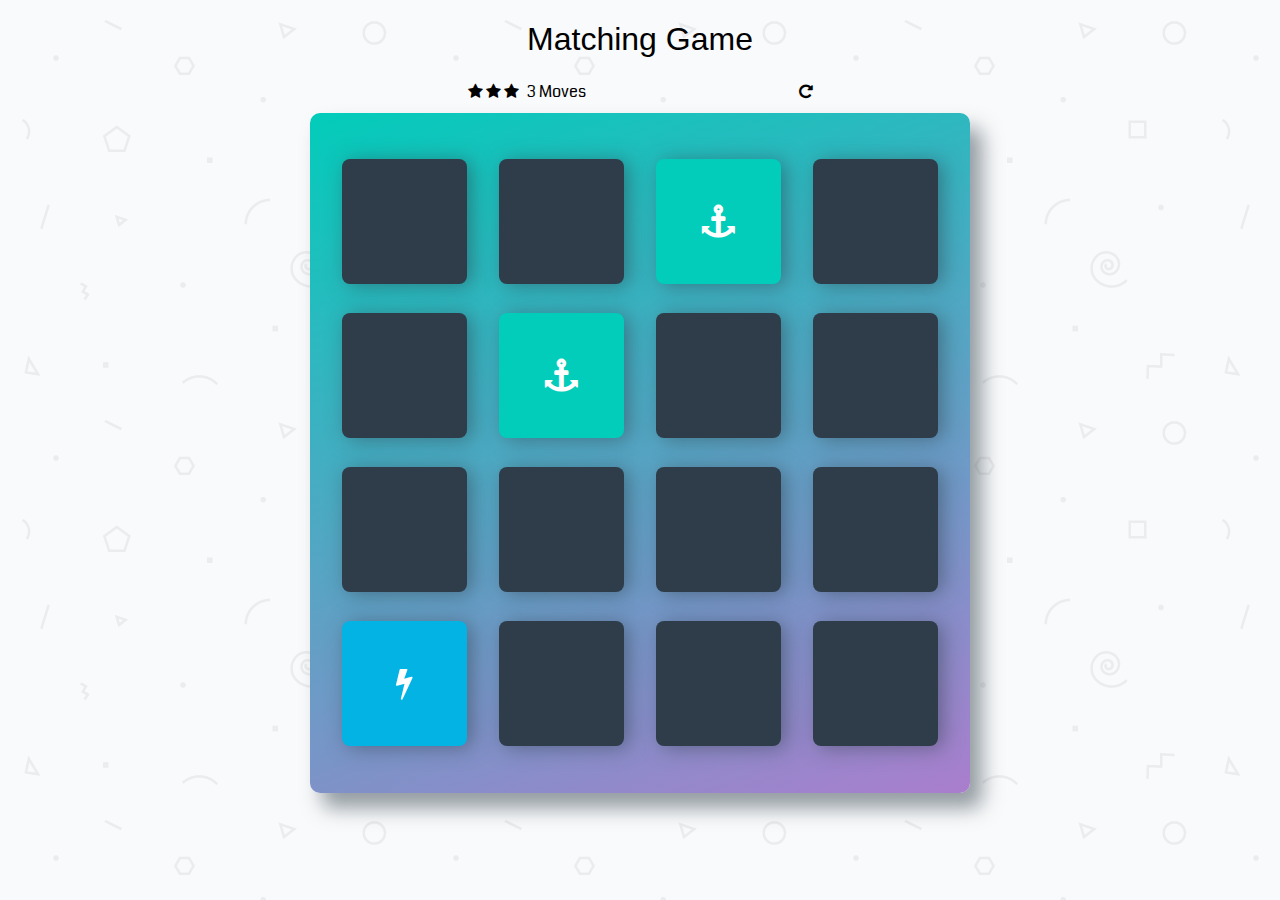
==== index.html @ e3c7c249 "Download original files" ====
<!doctype html>
<html lang="en">
<head>
    <meta charset="utf-8">
    <title>Matching Game</title>
    <meta name="description" content="">
    <link rel="stylesheet prefetch" href="https://maxcdn.bootstrapcdn.com/font-awesome/4.6.1/css/font-awesome.min.css">
    <link rel="stylesheet prefetch" href="https://fonts.googleapis.com/css?family=Coda">
    <link rel="stylesheet" href="css/app.css">
</head>
<body>

    <div class="container">
        <header>
            <h1>Matching Game</h1>
        </header>

        <section class="score-panel">
        	<ul class="stars">
        		<li><i class="fa fa-star"></i></li>
        		<li><i class="fa fa-star"></i></li>
        		<li><i class="fa fa-star"></i></li>
        	</ul>

        	<span class="moves">3</span> Moves

            <div class="restart">
        		<i class="fa fa-repeat"></i>
        	</div>
        </section>

        <ul class="deck">
            <li class="card">
                <i class="fa fa-diamond"></i>
            </li>
            <li class="card">
                <i class="fa fa-paper-plane-o"></i>
            </li>
            <li class="card match">
                <i class="fa fa-anchor"></i>
            </li>
            <li class="card">
                <i class="fa fa-bolt"></i>
            </li>
            <li class="card">
                <i class="fa fa-cube"></i>
            </li>
            <li class="card match">
                <i class="fa fa-anchor"></i>
            </li>
            <li class="card">
                <i class="fa fa-leaf"></i>
            </li>
            <li class="card">
                <i class="fa fa-bicycle"></i>
            </li>
            <li class="card">
                <i class="fa fa-diamond"></i>
            </li>
            <li class="card">
                <i class="fa fa-bomb"></i>
            </li>
            <li class="card">
                <i class="fa fa-leaf"></i>
            </li>
            <li class="card">
                <i class="fa fa-bomb"></i>
            </li>
            <li class="card open show">
                <i class="fa fa-bolt"></i>
            </li>
            <li class="card">
                <i class="fa fa-bicycle"></i>
            </li>
            <li class="card">
                <i class="fa fa-paper-plane-o"></i>
            </li>
            <li class="card">
                <i class="fa fa-cube"></i>
            </li>
        </ul>
    </div>

    <script src="js/app.js"></script>
</body>
</html>
---- css/app.css ----
html {
    box-sizing: border-box;
}

*,
*::before,
*::after {
    box-sizing: inherit;
}

html,
body {
    width: 100%;
    height: 100%;
    margin: 0;
    padding: 0;
}

body {
    background: #ffffff url('../img/geometry2.png'); /* Background pattern from Subtle Patterns */
    font-family: 'Coda', cursive;
}

.container {
    display: flex;
    justify-content: center;
    align-items: center;
    flex-direction: column;
}

h1 {
    font-family: 'Open Sans', sans-serif;
    font-weight: 300;
}

/*
 * Styles for the deck of cards
 */

.deck {
    width: 660px;
    min-height: 680px;
    background: linear-gradient(160deg, #02ccba 0%, #aa7ecd 100%);
    padding: 32px;
    border-radius: 10px;
    box-shadow: 12px 15px 20px 0 rgba(46, 61, 73, 0.5);
    display: flex;
    flex-wrap: wrap;
    justify-content: space-between;
    align-items: center;
    margin: 0 0 3em;
}

.deck .card {
    height: 125px;
    width: 125px;
    background: #2e3d49;
    font-size: 0;
    color: #ffffff;
    border-radius: 8px;
    cursor: pointer;
    display: flex;
    justify-content: center;
    align-items: center;
    box-shadow: 5px 2px 20px 0 rgba(46, 61, 73, 0.5);
}

.deck .card.open {
    transform: rotateY(0);
    background: #02b3e4;
    cursor: default;
}

.deck .card.show {
    font-size: 33px;
}

.deck .card.match {
    cursor: default;
    background: #02ccba;
    font-size: 33px;
}

/*
 * Styles for the Score Panel
 */

.score-panel {
    text-align: left;
    width: 345px;
    margin-bottom: 10px;
}

.score-panel .stars {
    margin: 0;
    padding: 0;
    display: inline-block;
    margin: 0 5px 0 0;
}

.score-panel .stars li {
    list-style: none;
    display: inline-block;
}

.score-panel .restart {
    float: right;
    cursor: pointer;
}
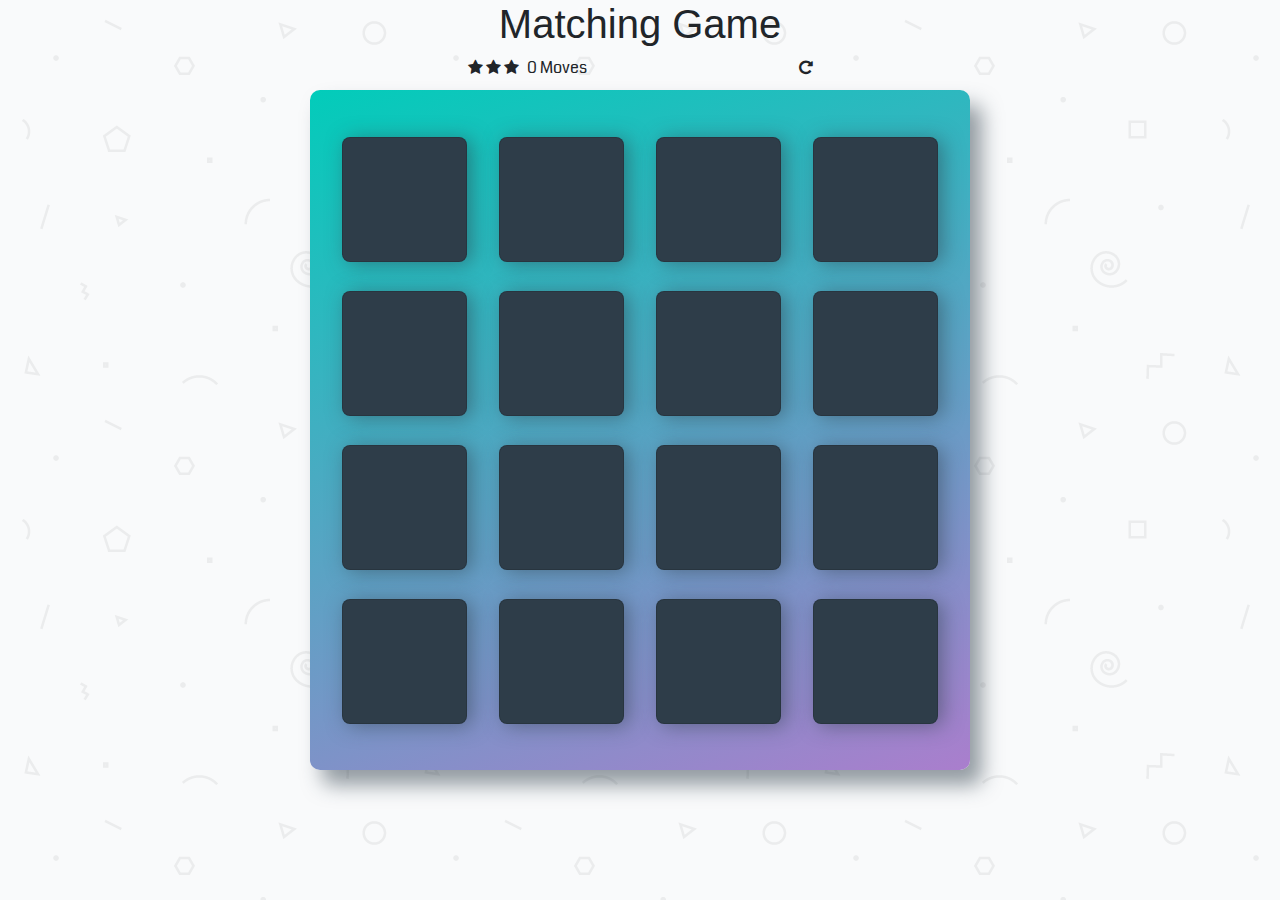
==== commit 53960b94: "f(modalPop) - pop modal while finished a game" ====
--- a/index.html
+++ b/index.html
@@ -1,13 +1,16 @@
 <!doctype html>
 <html lang="en">
+
 <head>
     <meta charset="utf-8">
     <title>Matching Game</title>
     <meta name="description" content="">
+    <link rel="stylesheet" href="https://stackpath.bootstrapcdn.com/bootstrap/4.3.1/css/bootstrap.min.css" integrity="sha384-ggOyR0iXCbMQv3Xipma34MD+dH/1fQ784/j6cY/iJTQUOhcWr7x9JvoRxT2MZw1T" crossorigin="anonymous">
     <link rel="stylesheet prefetch" href="https://maxcdn.bootstrapcdn.com/font-awesome/4.6.1/css/font-awesome.min.css">
     <link rel="stylesheet prefetch" href="https://fonts.googleapis.com/css?family=Coda">
     <link rel="stylesheet" href="css/app.css">
 </head>
+
 <body>
 
     <div class="container">
@@ -16,17 +19,17 @@
         </header>
 
         <section class="score-panel">
-        	<ul class="stars">
-        		<li><i class="fa fa-star"></i></li>
-        		<li><i class="fa fa-star"></i></li>
-        		<li><i class="fa fa-star"></i></li>
-        	</ul>
+            <ul class="stars">
+                <li><i class="fa fa-star"></i></li>
+                <li><i class="fa fa-star"></i></li>
+                <li><i class="fa fa-star"></i></li>
+            </ul>
 
-        	<span class="moves">3</span> Moves
+            <span class="moves">3</span> Moves
 
             <div class="restart">
-        		<i class="fa fa-repeat"></i>
-        	</div>
+                <i class="fa fa-repeat"></i>
+            </div>
         </section>
 
         <ul class="deck">
@@ -80,7 +83,31 @@
             </li>
         </ul>
     </div>
+    <div data-toggle="modal" data-target="#popout1"></div>
+    <!-- modal -->
+    <div class="modal fade" id="popout1" tabindex="-1" role="dialog" aria-labelledby="modalPopout" aria-hidden="true">
+        <div class="modal-dialog modal-dialog-centered" role="document">
+            <div class="modal-content">
+                <div class="modal-header center-block">
+                    <h5 class="modal-title" id="popout1Modal">Congratulations! You won!</h5>
+                    <span aria-hidden="true">&times;</span>
+                    </button>
+                </div>
+                <div class="modal-body text-center display-4">
+                    <p>With 17 Moves and 1 Stars.</p>
+                </div>
+                <div class="modal-footer">
+                    <button type="button" class="close" data-dismiss="modal" aria-label="Close">Play again!</button>
+                </div>
+            </div>
+        </div>
+    </div>
 
+    <!-- add bootstrap items, espically the modal -->
+    <script src="https://code.jquery.com/jquery-3.3.1.slim.min.js" integrity="sha384-q8i/X+965DzO0rT7abK41JStQIAqVgRVzpbzo5smXKp4YfRvH+8abtTE1Pi6jizo" crossorigin="anonymous"></script>
+    <script src="https://cdnjs.cloudflare.com/ajax/libs/popper.js/1.14.7/umd/popper.min.js" integrity="sha384-UO2eT0CpHqdSJQ6hJty5KVphtPhzWj9WO1clHTMGa3JDZwrnQq4sF86dIHNDz0W1" crossorigin="anonymous"></script>
+    <script src="https://stackpath.bootstrapcdn.com/bootstrap/4.3.1/js/bootstrap.min.js" integrity="sha384-JjSmVgyd0p3pXB1rRibZUAYoIIy6OrQ6VrjIEaFf/nJGzIxFDsf4x0xIM+B07jRM" crossorigin="anonymous"></script>
     <script src="js/app.js"></script>
 </body>
-</html>
+
+</html>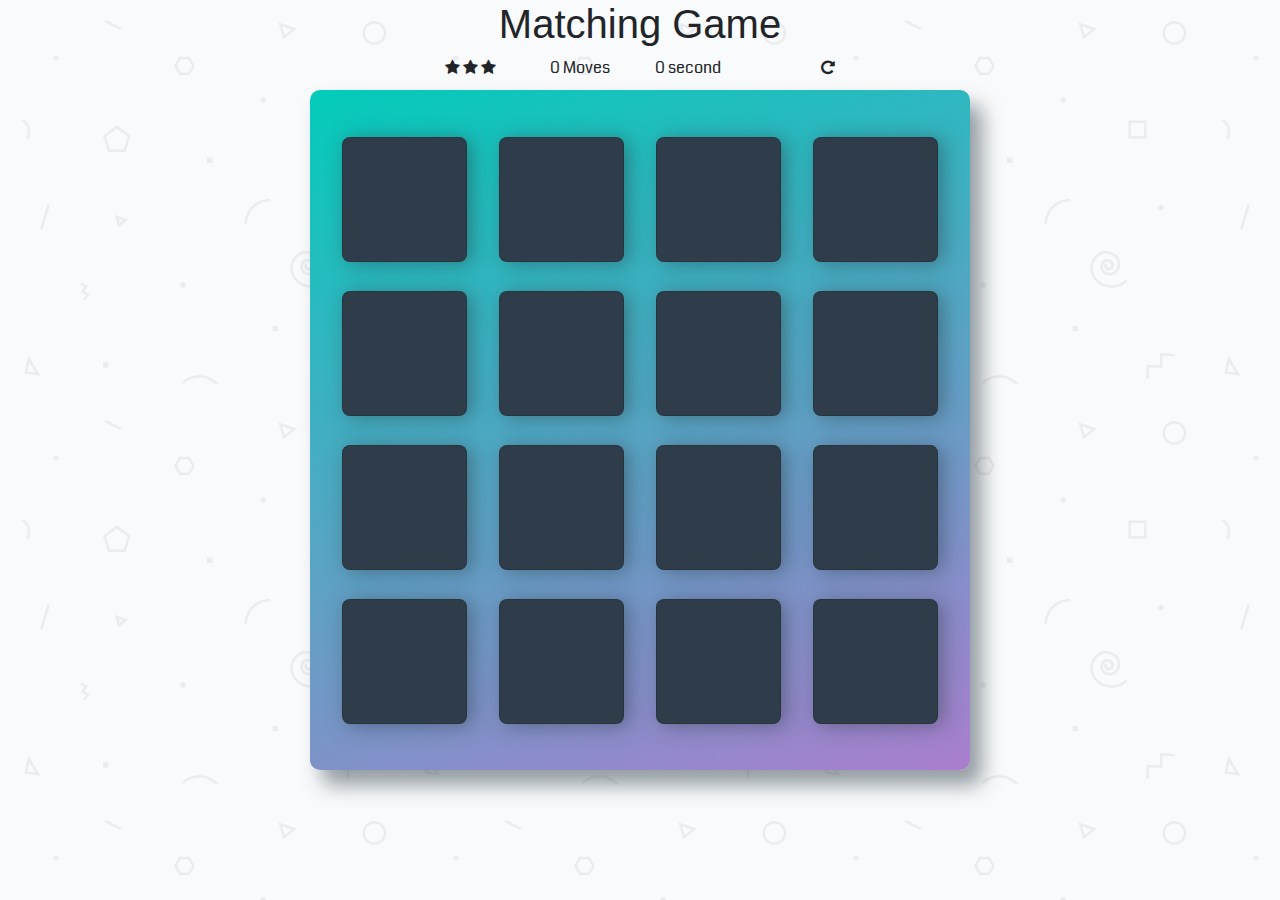
==== commit e3dd21ae: "f(timer) - add a timer" ====
--- a/index.html
+++ b/index.html
@@ -18,16 +18,21 @@
             <h1>Matching Game</h1>
         </header>
 
-        <section class="score-panel">
-            <ul class="stars">
-                <li><i class="fa fa-star"></i></li>
-                <li><i class="fa fa-star"></i></li>
-                <li><i class="fa fa-star"></i></li>
-            </ul>
-
-            <span class="moves">3</span> Moves
-
-            <div class="restart">
+        <section class="score-panel row">
+            <div class="col-sm">
+                <ul class="stars">
+                    <li><i class="fa fa-star"></i></li>
+                    <li><i class="fa fa-star"></i></li>
+                    <li><i class="fa fa-star"></i></li>
+                </ul>
+            </div>
+            <div class="col-sm">
+                <span class="moves">3</span> Moves
+            </div>
+            <div class="col-sm">
+                <span class="timer">0</span> second
+            </div>
+            <div class="restart col-sm text-right">
                 <i class="fa fa-repeat"></i>
             </div>
         </section>
@@ -95,6 +100,7 @@
                 </div>
                 <div class="modal-body text-center display-4">
                     <p>With 17 Moves and 1 Stars.</p>
+                    <p>20 seconds passed.</p>
                 </div>
                 <div class="modal-footer">
                     <button type="button" class="close" data-dismiss="modal" aria-label="Close">Play again!</button>
--- a/css/app.css
+++ b/css/app.css
@@ -87,7 +87,7 @@
 
 .score-panel {
     text-align: left;
-    width: 345px;
+    width: 420px;
     margin-bottom: 10px;
 }
 
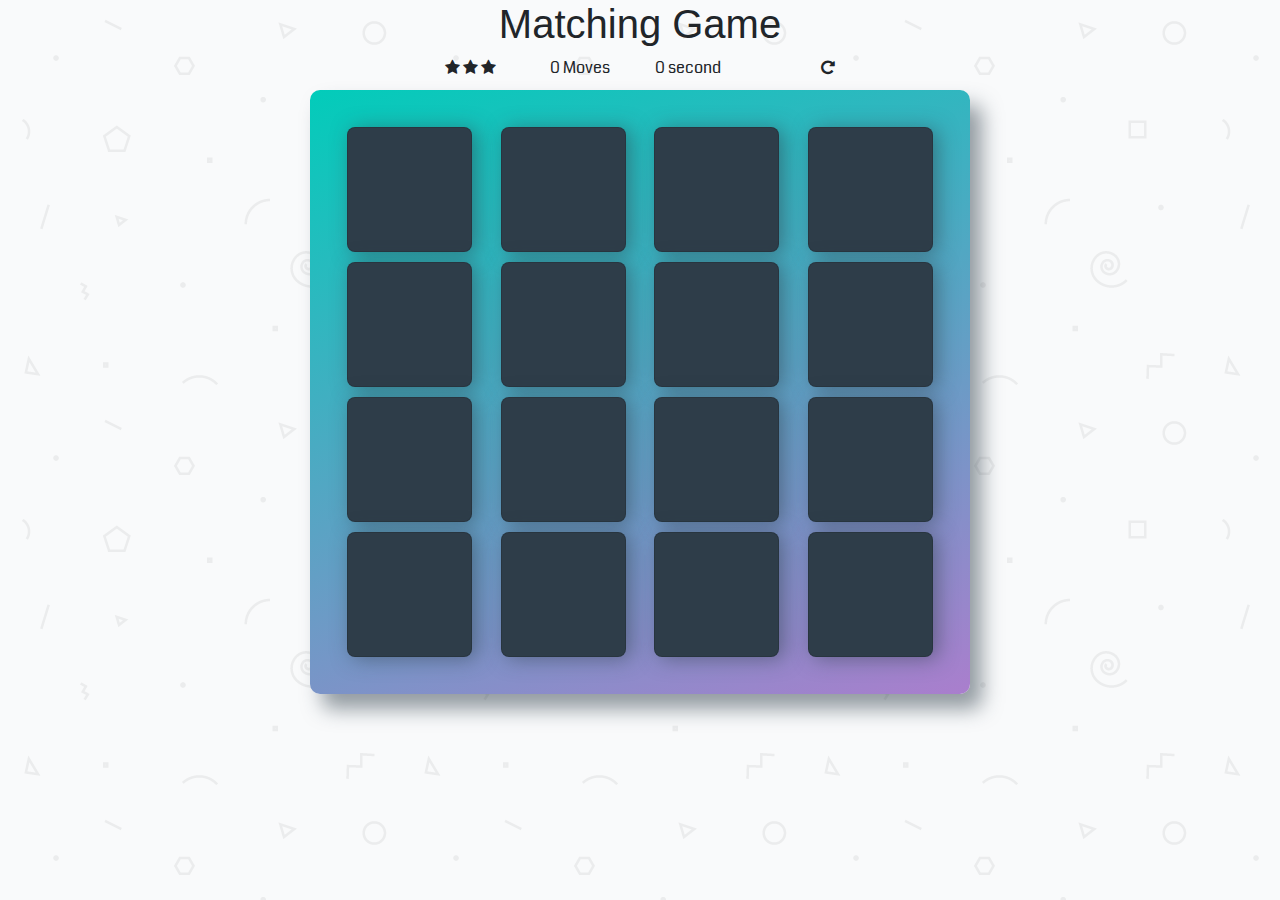
==== commit e8630009: "add flip, match, non-match animation" ====
--- a/index.html
+++ b/index.html
@@ -3,11 +3,13 @@
 
 <head>
     <meta charset="utf-8">
+    <meta name="viewport" content="width=device-width, initial-scale=1">
     <title>Matching Game</title>
-    <meta name="description" content="">
+    <meta name="description" content="a project about matching-game">
     <link rel="stylesheet" href="https://stackpath.bootstrapcdn.com/bootstrap/4.3.1/css/bootstrap.min.css" integrity="sha384-ggOyR0iXCbMQv3Xipma34MD+dH/1fQ784/j6cY/iJTQUOhcWr7x9JvoRxT2MZw1T" crossorigin="anonymous">
     <link rel="stylesheet prefetch" href="https://maxcdn.bootstrapcdn.com/font-awesome/4.6.1/css/font-awesome.min.css">
     <link rel="stylesheet prefetch" href="https://fonts.googleapis.com/css?family=Coda">
+    <link rel="stylesheet" href="https://cdnjs.cloudflare.com/ajax/libs/animate.css/3.7.2/animate.min.css">
     <link rel="stylesheet" href="css/app.css">
 </head>
 
@@ -37,7 +39,7 @@
             </div>
         </section>
 
-        <ul class="deck">
+        <ul class="deck row">
             <li class="card">
                 <i class="fa fa-diamond"></i>
             </li>
--- a/css/app.css
+++ b/css/app.css
@@ -17,7 +17,8 @@
 }
 
 body {
-    background: #ffffff url('../img/geometry2.png'); /* Background pattern from Subtle Patterns */
+    background: #ffffff url('../img/geometry2.png');
+    /* Background pattern from Subtle Patterns */
     font-family: 'Coda', cursive;
 }
 
@@ -33,13 +34,15 @@
     font-weight: 300;
 }
 
+
 /*
  * Styles for the deck of cards
  */
 
 .deck {
     width: 660px;
-    min-height: 680px;
+    min-height: 280px;
+    min-width: 280px;
     background: linear-gradient(160deg, #02ccba 0%, #aa7ecd 100%);
     padding: 32px;
     border-radius: 10px;
@@ -54,6 +57,9 @@
 .deck .card {
     height: 125px;
     width: 125px;
+    min-height: 35px;
+    min-width: 35px;
+    margin: 5px;
     background: #2e3d49;
     font-size: 0;
     color: #ffffff;
@@ -81,6 +87,7 @@
     font-size: 33px;
 }
 
+
 /*
  * Styles for the Score Panel
  */
@@ -106,4 +113,4 @@
 .score-panel .restart {
     float: right;
     cursor: pointer;
-}
+}